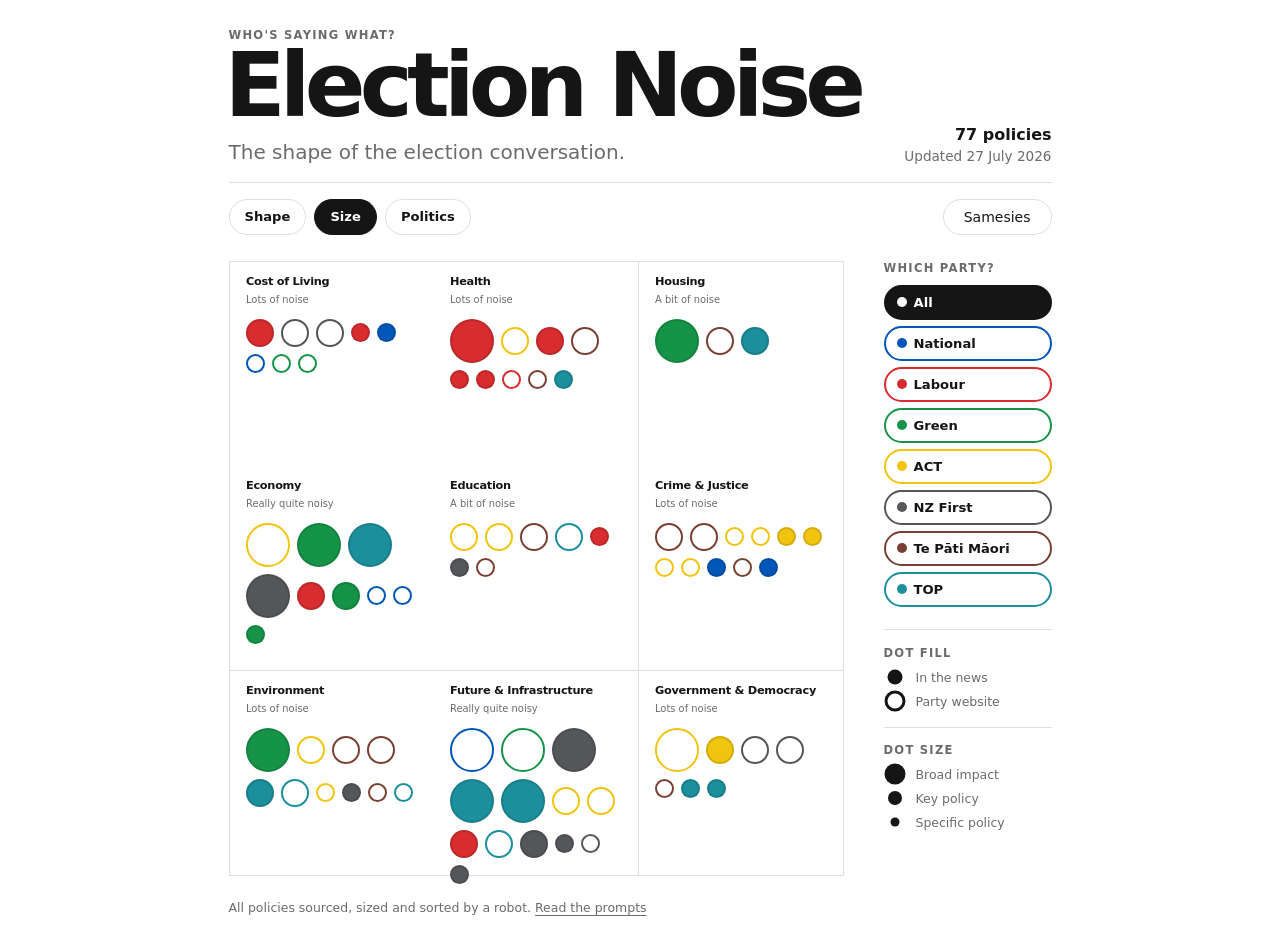
==== index.html @ cb3e07dc "Add files via upload" ====
<!doctype html>
<html lang="en">
<head>
  <meta charset="utf-8">
  <meta name="viewport" content="width=device-width, initial-scale=1">
  <title>Election Noise</title>
  <meta name="description" content="The shape of the election conversation.">
  <link rel="icon" type="image/svg+xml" href="favicon.svg">
  <link rel="apple-touch-icon" href="apple-touch-icon.png">
  <meta name="apple-mobile-web-app-title" content="Election Noise">
  <link rel="stylesheet" href="style.css">
</head>
<body>
  <header class="site-header">
    <div>
      <p class="eyebrow">Who's saying what?</p>
      <h1>Election Noise</h1>
      <p class="dek">The shape of the election conversation.</p>
    </div>

    <div class="update-block" aria-live="polite">
      <strong id="policy-count">0 policies</strong>
      <span id="updated-date">Loading…</span>
    </div>
  </header>

  <nav class="view-toggle" aria-label="View">
    <button class="view-tab" type="button" data-view="shape" aria-pressed="false">Shape</button>
    <button class="view-tab" type="button" data-view="size" aria-pressed="true">Size</button>
    <button class="view-tab" type="button" data-view="politics" aria-pressed="false">Politics</button>
    <button id="samesies-toggle" class="samesies-toggle" type="button" aria-pressed="false">Samesies</button>
  </nav>

  <main>
    <div class="stage">
      <div class="stage-main">
        <section id="conversation-grid" class="conversation-grid view-pane" data-view-pane="size" aria-label="Election conversations"></section>
        <div class="pair-note is-static" data-note-for="size" aria-live="polite" hidden></div>

        <section id="shape-view" class="shape-view view-pane" data-view-pane="shape" hidden aria-label="The shape of the shouting">
          <div class="shape-line shape-line-h"></div>
          <div class="shape-line shape-line-v"></div>
          <div class="shape-axis shape-axis-top">Big picture thinking</div>
          <div class="shape-axis shape-axis-bottom">Back pocket cash</div>
          <div class="shape-axis shape-axis-left">Sooner</div>
          <div class="shape-axis shape-axis-right">Later</div>
          <div id="shape-field" class="shape-field"></div>
          <div class="pair-note" data-note-for="shape" aria-live="polite" hidden></div>
        </section>

        <section id="politics-view" class="politics-view view-pane" data-view-pane="politics" hidden aria-label="Where the policies sit">
          <div class="shape-line shape-line-h"></div>
          <div class="shape-line shape-line-v"></div>
          <div class="shape-axis shape-axis-top">Trying new things</div>
          <div class="shape-axis shape-axis-bottom">Tried and tested</div>
          <div class="shape-axis shape-axis-left">Govt steps in</div>
          <div class="shape-axis shape-axis-right">Govt steps back</div>
          <div id="politics-field" class="politics-field"></div>
          <div class="pair-note" data-note-for="politics" aria-live="polite" hidden></div>
        </section>
      </div>

      <aside class="controls" aria-label="Party filters">
        <div id="party-rail">
          <p class="eyebrow rail-eyebrow">Which party?</p>
          <div id="party-filters" class="party-filters"></div>
        </div>

        <div id="pair-rail" hidden>
          <p class="eyebrow rail-eyebrow">Which topic?</p>
          <div id="pair-filters" class="party-filters"></div>
        </div>

        <div class="legend" id="legend-block">
          <p class="eyebrow rail-eyebrow">Dot fill</p>
          <p class="legend-row"><span class="legend-dot"></span>In the news</p>
          <p class="legend-row"><span class="legend-dot is-unverified"></span>Party website</p>

          <div class="legend-scale">
            <p class="eyebrow rail-eyebrow">Dot size</p>
            <p class="legend-row"><span class="legend-dot is-flagship"></span>Broad impact</p>
            <p class="legend-row"><span class="legend-dot is-significant"></span>Key policy</p>
            <p class="legend-row"><span class="legend-dot is-niche"></span>Specific policy</p>
          </div>
        </div>
      </aside>
    </div>

    <div id="floating-tooltip" class="floating-tooltip" role="tooltip" hidden></div>
  </main>

  <dialog id="policy-dialog" class="policy-dialog">
    <button id="close-policy" class="close-button dialog-close" type="button" aria-label="Close">×</button>
    <button id="flag-policy" class="close-button dialog-flag" type="button" aria-label="Report an issue with this policy" title="Something wrong?" hidden>
      <svg width="16" height="16" viewBox="0 0 24 24" fill="none" stroke="currentColor" stroke-width="2.2" stroke-linecap="round" stroke-linejoin="round" aria-hidden="true"><path d="M4 21V4"/><path d="M4 4h12l-2.5 4L16 12H4"/></svg>
    </button>

    <div id="dialog-list" class="dialog-state">
      <p class="eyebrow">Conversation</p>
      <h2 id="list-title"></h2>
      <p id="list-summary" class="detail-summary"></p>
      <div id="detail-policies" class="policy-list"></div>
    </div>

    <div id="dialog-detail" class="dialog-state" hidden>
      <button id="dialog-back" class="text-button dialog-back" type="button" hidden>Back to the list</button>
      <p id="dialog-party" class="eyebrow"></p>
      <h2 id="dialog-title"></h2>
      <p id="dialog-description" class="detail-summary"></p>
      <dl class="policy-meta">
        <div><dt>Conversation</dt><dd id="dialog-conversation"></dd></div>
        <div><dt>Impact</dt><dd id="dialog-size"></dd></div>
        <div><dt>Source</dt><dd id="dialog-source-type"></dd></div>
      </dl>
      <div class="dialog-actions">
        <a id="dialog-source" class="action-link" href="#" target="_blank" rel="noopener">Read the story</a>
        <a id="dialog-party-link" class="action-link is-quiet" href="#" target="_blank" rel="noopener" hidden>Read the policy</a>
      </div>
    </div>
  </dialog>

  <dialog id="prompts-dialog" class="about-dialog prompts-dialog">
    <button id="close-prompts" class="close-button dialog-close" type="button" aria-label="Close">×</button>
    <p class="eyebrow" id="prompts-top">The prompts</p>
    <h2>How we told the robot to think.</h2>
    <p class="prompts-dek">This project uses AI to source, sort and summarise different policies. Here are the prompts we used to get the robot to do its thing.</p>
    <ul class="prompts-contents">
      <li><a href="#source"><span class="contents-name">Source</span><span class="contents-what">Where the policies come from, and what gets left out</span></a></li>
      <li><a href="#sort"><span class="contents-name">Sort</span><span class="contents-what">How each one is sized, shaped and placed</span></a></li>
      <li><a href="#summarise"><span class="contents-name">Summarise</span><span class="contents-what">How the one-line description gets written</span></a></li>
      <li><a href="#pair"><span class="contents-name">Pair</span><span class="contents-what">Where two parties are solving the same problem</span></a></li>
    </ul>
    <p class="prompts-dek prompts-flag">If you spot something that doesn't look right, just click the flag in the detail window and we'll take another look. Robots can hallucinate, although likely less often than politicians.</p>
    <div id="prompts-body" class="prompt-body">Loading…</div>
  </dialog>

  <footer>
    <span>All policies sourced, sized and sorted by a robot. <button id="prompts-button" class="text-link" type="button">Read the prompts</button></span>
  </footer>

  <script src="script.js"></script>
</body>
</html>
---- style.css ----
:root {
  --ink: #151515;
  --muted: #6b6b6b;
  --line: #dedede;
  --soft: #f5f5f3;
  --white: #ffffff;
  --focus: #151515;
}

/* Party colours are not defined here. They live in PARTY_COLOURS in script.js
   and are applied per element as an inline --party-colour, because each circle
   takes its colour from the policy data. Change them there, not here. */

* {
  box-sizing: border-box;
}

[hidden] {
  display: none !important;
}

html {
  color-scheme: light;
}

body {
  margin: 0;
  background: var(--white);
  color: var(--ink);
  font-family: Inter, ui-sans-serif, system-ui, -apple-system, BlinkMacSystemFont, "Segoe UI", sans-serif;
}

button,
a {
  font: inherit;
}

button {
  color: inherit;
}

.site-header,
.view-toggle,
main,
footer {
  width: min(var(--content, 1180px), calc(100% - 32px));
  margin-inline: auto;
}

.site-header .eyebrow {
  margin-bottom: 13px;
}

.site-header {
  display: flex;
  justify-content: space-between;
  gap: 24px;
  align-items: end;
  padding: 42px 0 26px;
  border-bottom: 1px solid var(--line);
}

.eyebrow {
  margin: 0 0 8px;
  color: var(--muted);
  font-size: 0.72rem;
  font-weight: 800;
  letter-spacing: 0.11em;
  text-transform: uppercase;
}

.site-header .eyebrow {
  margin-bottom: 3px;
}

h1,
h2,
p {
  margin-top: 0;
}

h1 {
  margin-bottom: 14px;
  margin-left: -0.045em;
  font-size: clamp(2.6rem, 7vw, 5.8rem);
  line-height: 0.9;
  letter-spacing: -0.065em;
}

.dek {
  margin-bottom: 0;
  color: var(--muted);
  font-size: clamp(1rem, 2vw, 1.25rem);
}

.update-block {
  display: grid;
  gap: 4px;
  min-width: 150px;
  text-align: right;
}

.update-block span {
  color: var(--muted);
  font-size: 0.85rem;
}

.stage {
  display: flex;
  align-items: flex-start;
  justify-content: flex-start;
  gap: var(--rail-gap, 40px);
  padding-top: 4px;
}

/* The hero square. Sized once from the viewport, shared by both views, so
   switching between them changes the contents and never the footprint. */
.stage-main {
  flex: 0 0 auto;
  width: var(--hero, 100%);
  min-width: 0;
}

.controls {
  width: 168px;
  flex: 0 0 auto;
}

.rail-eyebrow {
  margin: 0 0 10px;
}

.party-filters {
  display: flex;
  flex-direction: column;
  align-items: stretch;
  gap: 6px;
}

.legend {
  margin-top: 22px;
  padding-top: 16px;
  border-top: 1px solid var(--line);
}

.legend-scale {
  margin-top: 18px;
  padding-top: 15px;
  border-top: 1px solid var(--line);
}

.legend-row {
  display: flex;
  align-items: center;
  gap: 10px;
  margin: 0 0 9px;
  color: var(--muted);
  font-size: 0.78rem;
}

.legend-dot {
  flex: 0 0 auto;
  width: 22px;
  height: 15px;
  border-radius: 0;
  background: none;
  position: relative;
}

.legend-dot::before {
  content: "";
  position: absolute;
  top: 50%;
  left: 50%;
  width: 15px;
  height: 15px;
  border-radius: 50%;
  background: var(--ink);
  transform: translate(-50%, -50%);
}

.legend-dot.is-unverified::before {
  background: var(--white);
  border: 3px solid var(--ink);
}

.legend-dot.is-flagship::before { width: 21px; height: 21px; }
.legend-dot.is-significant::before { width: 14px; height: 14px; }
.legend-dot.is-niche::before { width: 9px; height: 9px; }

.legend + .text-button {
  margin-top: 20px;
}

.filter-button,
.text-button,
.close-button {
  border: 0;
  background: transparent;
  cursor: pointer;
}

.filter-button {
  display: inline-flex;
  align-items: center;
  gap: 7px;
  padding: 8px 11px;
  border: 2px solid var(--party-colour, var(--line));
  border-radius: 999px;
  background: var(--white);
  color: var(--ink);
  font-size: 0.82rem;
  font-weight: 700;
  transition: border-color 160ms ease, background 160ms ease, color 160ms ease, opacity 160ms ease;
}

.filter-button:not([aria-pressed="true"]):hover,
.filter-button:not([aria-pressed="true"]):focus-visible {
  background: var(--soft);
}

.filter-button[aria-pressed="true"] {
  background: var(--party-colour, var(--ink));
  border-color: var(--party-colour, var(--ink));
  color: var(--white);
}

.filter-button[data-party="All"][aria-pressed="true"] {
  background: var(--ink);
  border-color: var(--ink);
}

.filter-button[aria-pressed="true"] .party-dot {
  background: var(--white);
}

.party-dot {
  width: 10px;
  height: 10px;
  border-radius: 50%;
  background: var(--party-colour, var(--ink));
}

.text-button {
  flex: 0 0 auto;
  padding: 8px 0;
  color: var(--muted);
  text-decoration: underline;
  text-underline-offset: 3px;
}

.view-toggle {
  display: flex;
  gap: 8px;
  padding: 16px 0 0;
  margin-bottom: 22px;
}

.view-tab {
  border: 1px solid var(--line);
  border-radius: 999px;
  padding: 8px 15px;
  background: var(--white);
  font-size: 0.82rem;
  font-weight: 700;
  cursor: pointer;
  transition: border-color 160ms ease, background 160ms ease;
}

.view-tab:hover,
.view-tab:focus-visible {
  border-color: var(--ink);
  background: var(--soft);
}

.view-tab[aria-pressed="true"] {
  border-color: var(--ink);
  background: var(--ink);
  color: var(--white);
}

.conversation-grid {
  display: grid;
  grid-template-columns: repeat(3, minmax(0, 1fr));
  border-top: 1px solid var(--line);
  border-left: 1px solid var(--line);
}

.view-pane {
  transition: opacity 220ms ease, transform 220ms ease;
  opacity: 1;
  transform: scale(1);
}

.view-pane.is-transitioning {
  opacity: 0;
  transform: scale(0.985);
}

.politics-view {
  position: relative;
  height: var(--hero, 620px);
  margin-top: 0;
  padding: 44px;
  border: 1px solid var(--line);
  border-radius: 14px;
  overflow: hidden;
}

.politics-field {
  position: relative;
  width: 100%;
  height: 100%;
}

.shape-view {
  position: relative;
  height: var(--hero, 620px);
  margin-top: 0;
  padding: 44px;
  border: 1px solid var(--line);
  border-radius: 14px;
  overflow: hidden;
}

.shape-field {
  position: relative;
  width: 100%;
  height: 100%;
}

.shape-line {
  position: absolute;
  background: var(--line);
}

.shape-line-h {
  left: 0;
  right: 0;
  top: 50%;
  height: 1px;
}

.shape-line-v {
  top: 0;
  bottom: 0;
  left: 50%;
  width: 1px;
}

.shape-axis {
  position: absolute;
  color: var(--ink);
  font-size: clamp(0.92rem, 1.5vw, 1.08rem);
  font-weight: 700;
  letter-spacing: -0.025em;
  line-height: 1.05;
  pointer-events: none;
  z-index: 1;
}

.shape-axis-top {
  top: 10px;
  left: 50%;
  transform: translateX(-50%);
}

.shape-axis-bottom {
  bottom: 10px;
  left: 50%;
  transform: translateX(-50%);
}

.shape-axis-left {
  top: 50%;
  left: 6px;
  transform: translateY(-50%);
  background: var(--white);
  padding: 2px 10px;
}

.shape-axis-right {
  top: 50%;
  right: 6px;
  transform: translateY(-50%);
  background: var(--white);
  padding: 2px 10px;
}

.politics-view .policy-circle,
.shape-view .policy-circle {
  position: absolute;
  margin: 0;
  opacity: 0;
  transform: translate(-50%, -50%) scale(0.4);
  transition:
    left 640ms cubic-bezier(.34, 1.56, .64, 1),
    top 640ms cubic-bezier(.34, 1.56, .64, 1),
    opacity 240ms ease,
    transform 640ms cubic-bezier(.34, 1.56, .64, 1);
  transition-delay: var(--enter-delay, 0ms);
}

.politics-field.is-ready .policy-circle,
.shape-field.is-ready .policy-circle {
  opacity: 1;
  transform: translate(-50%, -50%) scale(1);
}

.politics-field.is-ready .policy-circle:hover,
.politics-field.is-ready .policy-circle:focus-visible,
.shape-field.is-ready .policy-circle:hover,
.shape-field.is-ready .policy-circle:focus-visible {
  transform: translate(-50%, -50%) scale(1.14);
}

.politics-field.is-ready .policy-circle.is-muted,
.shape-field.is-ready .policy-circle.is-muted {
  opacity: 0.1;
}

.shape-callout {
  position: absolute;
  width: 56px;
  height: 56px;
  border: none;
  border-radius: 50%;
  background: transparent;
  opacity: 0;
  cursor: default;
  transform: translate(-50%, -50%);
}

.conversation-card {
  position: relative;
  min-width: 0;
  padding: 20px;
  border-right: 1px solid var(--line);
  border-bottom: 1px solid var(--line);
  background: var(--white);
  overflow: hidden;
}

.card-overlay {
  display: none;
  position: absolute;
  inset: 0;
  z-index: 4;
  border: 0;
  padding: 0;
  background: transparent;
  cursor: pointer;
}

.card-overlay:focus-visible {
  outline: 3px solid var(--ink);
  outline-offset: -3px;
}

/* A conversation with nothing left under the current filter */
.conversation-card.is-quiet .conversation-button h2 {
  opacity: 0.4;
}


.conversation-button {
  width: 100%;
  border: 0;
  padding: 0;
  background: transparent;
  text-align: left;
  cursor: pointer;
}

.conversation-button h2 {
  margin-bottom: 6px;
  font-size: clamp(1rem, 2vw, 1.35rem);
  line-height: 1.05;
  letter-spacing: -0.025em;
}

.conversation-stats {
  margin-bottom: 0;
  color: var(--muted);
  font-size: 0.76rem;
}

.policy-field {
  display: flex;
  flex-wrap: wrap;
  align-content: flex-start;
  align-items: center;
  gap: 8px;
  padding-top: 22px;
}

.policy-circle {
  position: relative;
  flex: 0 0 auto;
  width: var(--circle-size);
  height: var(--circle-size);
  padding: 0;
  border: 2px solid rgba(0, 0, 0, 0.12);
  border-radius: 50%;
  background: var(--party-colour);
  cursor: pointer;
  opacity: 1;
  transform: scale(1);
  transition: opacity 180ms ease, transform 180ms ease, filter 180ms ease;
}

.policy-circle:hover,
.policy-circle:focus-visible {
  z-index: 3;
  transform: scale(1.12);
  outline: 3px solid rgba(0, 0, 0, 0.15);
  outline-offset: 2px;
}

.policy-circle.is-muted {
  opacity: 0.1;
  filter: grayscale(0.55);
}

.policy-circle.is-selected {
  transform: scale(1.08);
}

.policy-circle.is-unverified {
  background: var(--white);
  border: var(--circle-ring, 4px) solid var(--party-colour);
}

.policy-circle::after {
  content: attr(data-tooltip);
  position: absolute;
  left: 50%;
  bottom: calc(100% + 10px);
  width: max-content;
  max-width: 220px;
  padding: 8px 10px;
  border-radius: 7px;
  background: var(--ink);
  color: var(--white);
  font-size: 0.75rem;
  font-weight: 700;
  line-height: 1.25;
  text-align: left;
  opacity: 0;
  pointer-events: none;
  transform: translate(-50%, 4px);
  transition: opacity 120ms ease, transform 120ms ease;
}

.policy-circle:hover::after,
.policy-circle:focus-visible::after {
  opacity: 1;
  transform: translate(-50%, 0);
}

.empty-state {
  margin: 28px 0 0;
  color: var(--muted);
  font-size: 0.84rem;
}

.detail-panel {
  margin-top: 28px;
  padding: 26px;
  border: 1px solid var(--line);
  background: var(--soft);
}

.detail-heading {
  display: flex;
  justify-content: space-between;
  gap: 24px;
}

.detail-heading h2 {
  margin-bottom: 8px;
  font-size: clamp(1.8rem, 4vw, 3.2rem);
  letter-spacing: -0.045em;
}

.detail-summary {
  color: var(--muted);
}

.close-button {
  width: 38px;
  height: 38px;
  border-radius: 50%;
  font-size: 1.8rem;
  line-height: 1;
}

.close-button:hover,
.close-button:focus-visible {
  background: rgba(0, 0, 0, 0.07);
}

.policy-list {
  display: grid;
  gap: 1px;
  margin-top: 22px;
  background: var(--line);
  border: 1px solid var(--line);
}

.policy-row {
  border: 0;
  font: inherit;
  color: inherit;
  cursor: pointer;
  text-align: left;
  display: grid;
  grid-template-columns: 28px minmax(0, 1fr) auto;
  gap: 12px;
  align-items: center;
  padding: 13px 14px;
  background: var(--white);
  transition: background 140ms ease;
}

.policy-row:hover,
.policy-row:focus-visible {
  background: var(--soft);
}

.policy-row-dot {
  width: var(--dot-size, 12px);
  height: var(--dot-size, 12px);
  border-radius: 50%;
  background: var(--party-colour);
  justify-self: center;
}

.policy-row-dot.is-unverified {
  background: var(--white);
  border: 3px solid var(--party-colour);
}

.policy-row strong {
  display: block;
}

.policy-row small {
  color: var(--muted);
}

.impact-badge {
  color: var(--muted);
  font-size: 0.72rem;
  font-weight: 600;
  letter-spacing: 0.08em;
  text-transform: uppercase;
}

dialog {
  width: min(520px, calc(100% - 28px));
  padding: 26px;
  border: 1px solid var(--line);
  border-radius: 12px;
  color: var(--ink);
  background: var(--white);
}

dialog::backdrop {
  background: rgba(0, 0, 0, 0.48);
}

/* The prompt is long, so this one gets more width and scrolls inside itself. */
.prompts-dialog {
  width: min(760px, calc(100% - 28px));
  max-height: min(84vh, 900px);
  overflow-y: auto;
}

/* The close button sits in a dialog that scrolls inside itself, so with three
   documents behind it, absolute positioning would scroll it out of reach. */
.prompts-dialog .dialog-close {
  position: sticky;
  float: right;
  top: 0;
  margin-top: -14px;
  margin-right: -14px;
}

.prompts-dek {
  margin: 14px 0 0;
  font-size: 0.86rem;
  line-height: 1.55;
}

.prompts-flag {
  color: var(--muted);
}

/* Three links, not numbered: the stages fan out from Source rather than
   running in sequence, so 01/02/03 would assert something untrue. */
.prompts-contents {
  margin: 20px 0 4px;
  padding: 0;
  list-style: none;
  border-top: 1px solid var(--line);
}

.prompts-contents li {
  border-bottom: 1px solid var(--line);
}

.prompts-contents a {
  display: flex;
  gap: 12px;
  align-items: baseline;
  padding: 10px 0;
  color: inherit;
  text-decoration: none;
}

.contents-name {
  flex: 0 0 auto;
  font-weight: 700;
  font-size: 0.9rem;
  letter-spacing: -0.01em;
  text-decoration: underline;
  text-underline-offset: 3px;
}

.prompts-contents a:hover .contents-name {
  text-decoration-thickness: 2px;
}

.contents-what {
  color: var(--muted);
  font-size: 0.8rem;
  line-height: 1.4;
}

.prompt-doc + .prompt-doc {
  margin-top: 32px;
  padding-top: 8px;
  border-top: 1px solid var(--line);
}

/* Anchors land under the sticky close button rather than beneath it. */
.prompt-body h2,
.prompt-body h3,
.prompt-body h4 {
  scroll-margin-top: 12px;
}

.prompt-body h2:focus-visible,
.prompt-body h3:focus-visible,
.prompt-body h4:focus-visible {
  outline: 2px solid var(--ink);
  outline-offset: 4px;
}

.back-to-top {
  margin-top: 22px;
  font-size: 0.78rem;
}

.back-to-top a {
  color: var(--muted);
}

@media (max-width: 520px) {
  .prompts-contents a {
    flex-direction: column;
    gap: 2px;
  }
}

.prompt-body {
  margin-top: 18px;
  font-size: 0.86rem;
  line-height: 1.55;
}

.prompt-body h2,
.prompt-body h3,
.prompt-body h4,
.prompt-body h5 {
  margin: 22px 0 8px;
  font-size: 0.95rem;
  letter-spacing: -0.01em;
}

.prompt-body h2 {
  font-size: 1.1rem;
}

.prompt-body p {
  margin: 0 0 10px;
}

.prompt-body ul {
  margin: 0 0 12px;
  padding-left: 18px;
}

.prompt-body li {
  margin-bottom: 5px;
}

.prompt-body hr {
  margin: 20px 0;
  border: 0;
  border-top: 1px solid var(--line);
}

.prompt-body code {
  padding: 1px 4px;
  border-radius: 3px;
  background: var(--soft);
  font-size: 0.86em;
}

.prompt-body pre {
  margin: 0 0 14px;
  padding: 12px 14px;
  overflow-x: auto;
  border-radius: 8px;
  background: var(--soft);
}

.prompt-body pre code {
  padding: 0;
  background: none;
}

.dialog-close {
  position: absolute;
  top: 12px;
  right: 12px;
}

.policy-dialog h2,
.about-dialog h2 {
  margin-right: 32px;
  font-size: clamp(1.5rem, 4vw, 2.4rem);
  letter-spacing: -0.035em;
}

.dialog-state[hidden] {
  display: none;
}

.dialog-back {
  display: inline-block;
  margin-bottom: 14px;
  padding: 0;
  color: var(--muted);
  font-size: 0.78rem;
  font-weight: 700;
}

.dialog-back::before {
  content: "\2190\00a0";
}

.dialog-back:hover,
.dialog-back:focus-visible {
  color: var(--ink);
}

.policy-meta {
  display: grid;
  gap: 1px;
  margin: 24px 0;
  background: var(--line);
  border: 1px solid var(--line);
}

.policy-meta div {
  display: grid;
  grid-template-columns: 130px 1fr;
  gap: 12px;
  padding: 11px 12px;
  background: var(--white);
}

.policy-meta dt {
  color: var(--muted);
}

.policy-meta dd {
  margin: 0;
  font-weight: 700;
}

.dialog-flag {
  position: absolute;
  top: 12px;
  right: 58px;
  display: flex;
  align-items: center;
  justify-content: center;
  color: var(--muted);
}

.dialog-flag:hover,
.dialog-flag:focus-visible {
  color: var(--ink);
}

.dialog-actions {
  display: flex;
  gap: 10px;
  margin-top: 22px;
}

.action-link {
  flex: 1;
  padding: 12px 16px;
  border: 1.5px solid var(--ink);
  border-radius: 999px;
  color: var(--ink);
  font-weight: 800;
  font-size: 0.92rem;
  text-align: center;
  text-decoration: none;
}

.action-link:hover,
.action-link:focus-visible {
  background: var(--ink);
  color: var(--white);
}

.action-link.is-quiet {
  border-color: var(--line);
  color: var(--muted);
  font-weight: 700;
}

.action-link.is-quiet:hover,
.action-link.is-quiet:focus-visible {
  border-color: var(--ink);
  background: var(--white);
  color: var(--ink);
}

@media (max-width: 480px) {
  .dialog-actions {
    flex-direction: column;
  }
}

.source-link {
  display: inline-block;
  color: var(--ink);
  font-weight: 800;
  text-underline-offset: 4px;
}

.method-note {
  color: var(--muted);
  font-size: 0.88rem;
}

footer {
  display: flex;
  justify-content: flex-start;
  padding: 24px 0 36px;
  color: var(--muted);
  font-size: 0.78rem;
}

.text-link {
  padding: 0;
  border: 0;
  background: none;
  color: var(--muted);
  font: inherit;
  text-decoration: underline;
  text-underline-offset: 3px;
  cursor: pointer;
}

.text-link:hover,
.text-link:focus-visible {
  color: var(--ink);
}

@media (max-width: 720px) {
  .site-header {
    align-items: start;
    padding-top: 28px;
  }

  .update-block {
    min-width: auto;
  }

  .text-button {
    font-size: 0.78rem;
  }

  .conversation-card {
    padding: 12px;
  }

  .policy-field {
    padding-top: 14px;
  }

  .policy-circle::after {
    display: none;
  }
}

@media (max-width: 480px) {
  .site-header,
  main,
  footer {
    width: min(100% - 18px, 1180px);
  }

  .site-header {
    gap: 10px;
  }

  .update-block {
    font-size: 0.74rem;
  }

  .update-block span {
    font-size: 0.7rem;
  }

  .filter-button {
    padding: 6px 8px;
    font-size: 0.72rem;
  }

  .conversation-card {
    padding: 9px;
  }

  .conversation-button h2 {
    font-size: 0.82rem;
  }

  .conversation-stats {
    font-size: 0.64rem;
  }

  .policy-field {
    padding-top: 10px;
  }

  .policy-circle {
    border-width: 1px;
  }

  .policy-row {
    grid-template-columns: 10px minmax(0, 1fr);
  }

  .impact-badge {
    grid-column: 2;
  }
}

/* V1.1 layout and interaction refinements */
.source-note {
  margin: 9px 0 0;
  color: var(--muted);
  font-size: 0.78rem;
}

.site-header {
  padding-top: 28px;
  padding-bottom: 18px;
}

.conversation-card {
  container-type: inline-size;
  display: flex;
  flex-direction: column;
  aspect-ratio: 1 / 1;
  padding: 14px 16px;
  overflow: visible;
}

.conversation-button h2 {
  font-size: clamp(0.7rem, 6.6cqi, 1.08rem);
}

.conversation-stats {
  font-size: clamp(0.62rem, 3.9cqi, 0.76rem);
}

.policy-field {
  flex: 1;
  min-height: 0;
  gap: var(--circle-gap, 7px);
  padding-top: 14px;
}


.policy-circle {
  opacity: 0;
  transform: translateY(7px) scale(0.82);
  transition:
    opacity 220ms ease,
    transform 280ms cubic-bezier(.2,.8,.2,1),
    filter 180ms ease;
  transition-delay: var(--enter-delay, 0ms);
}

.party-centroid {
  position: absolute;
  width: 68px;
  height: 68px;
  margin: 0;
  border: 3px dashed var(--marker-colour, var(--ink));
  border-radius: 50%;
  background: transparent;
  transform: translate(-50%, -50%);
  pointer-events: none;
  opacity: 0;
  transition: opacity 200ms ease, left 500ms ease, top 500ms ease;
}

.party-centroid.is-ready {
  opacity: 0.85;
}

.party-centroid::after {
  content: "";
  position: absolute;
  left: 50%;
  top: 50%;
  width: 6px;
  height: 6px;
  border-radius: 50%;
  background: var(--marker-colour, var(--ink));
  transform: translate(-50%, -50%);
}

.party-centroid-label {
  position: absolute;
  margin-top: 40px;
  transform: translate(-50%, 0);
  white-space: nowrap;
  padding: 3px 9px;
  border: 1px solid var(--line);
  border-radius: 999px;
  background: var(--white);
  color: var(--ink);
  font-size: 0.78rem;
  font-weight: 700;
  pointer-events: none;
  opacity: 0;
  transition: opacity 200ms ease, left 500ms ease, top 500ms ease;
}

.party-centroid-label.is-ready {
  opacity: 1;
}

.conversation-grid.is-ready .policy-circle {
  opacity: 1;
  transform: translateY(0) scale(1);
}

.conversation-grid.is-ready .policy-circle:hover,
.conversation-grid.is-ready .policy-circle:focus-visible {
  transform: translateY(-1px) scale(1.1);
}

.conversation-grid.is-ready .policy-circle.is-selected {
  transform: translateY(0) scale(1.06);
}

.conversation-grid.is-ready .policy-circle.is-muted {
  opacity: 0.1;
}

.policy-circle::after {
  content: none;
}

.floating-tooltip {
  position: fixed;
  z-index: 9999;
  top: 0;
  left: 0;
  width: max-content;
  max-width: min(250px, calc(100vw - 20px));
  padding: 8px 11px;
  border-radius: 7px;
  background: #4a4f57;
  color: #fff;
  box-shadow: 0 8px 24px rgba(0, 0, 0, 0.18);
  font-size: 0.76rem;
  font-weight: 700;
  line-height: 1.3;
  pointer-events: none;
}

@media (prefers-reduced-motion: reduce) {
  .policy-circle {
    opacity: 1;
    transform: none;
    transition: opacity 120ms ease;
  }

  .conversation-grid.is-ready .policy-circle:hover,
  .conversation-grid.is-ready .policy-circle:focus-visible,
  .conversation-grid.is-ready .policy-circle.is-selected {
    transform: none;
  }
}

@media (max-width: 720px) {
  .site-header {
    padding-top: 22px;
    padding-bottom: 14px;
  }

  .conversation-card {
    padding: 10px;
  }

  .policy-field {
    padding-top: 10px;
  }

}

/* Square first, nav below. The hero stays the hero. */
@media (max-width: 720px) {
  .stage {
    display: flex;
    flex-direction: column;
    gap: 0;
    padding-top: 0;
  }

  .stage-main {
    order: 1;
    width: 100%;
  }

  .controls {
    order: 2;
    width: auto;
    margin-top: 14px;
    padding-top: 14px;
    border-top: 1px solid var(--line);
  }

  .rail-eyebrow {
    display: none;
  }

  .party-filters {
    flex-direction: row;
    flex-wrap: wrap;
    align-items: center;
    gap: 6px;
  }

  .filter-button {
    flex: 0 0 auto;
    white-space: nowrap;
  }

  .legend {
    display: flex;
    flex-wrap: wrap;
    align-items: center;
    gap: 4px 18px;
    margin-top: 12px;
    padding-top: 12px;
  }

  .legend-row {
    margin: 0;
    font-size: 0.7rem;
  }

  .legend-dot {
    width: 14px;
    height: 11px;
  }

  .legend-dot::before {
    width: 11px;
    height: 11px;
  }

  .legend-dot.is-unverified::before {
    border-width: 2px;
  }

  .legend-scale {
    display: none;
  }

  .legend + .text-button {
    margin-top: 12px;
  }

  .politics-view,
  .shape-view {
    padding: 26px;
  }

  .card-overlay {
    display: block;
  }

  .conversation-button {
    pointer-events: none;
  }
}

/* ---------------------------------------------------------------------------
   Samesies
   ---------------------------------------------------------------------------
   A mode, not a view. It runs on top of whichever view is showing: the party
   rail is swapped for a rail of topics, everything outside the selected pair
   goes grey, and on the two fields the members are ringed where they already
   sit. The circles never move — the relaxation has already decided where they
   go, and moving them to make a point would be the picture arguing rather
   than reporting.
   --------------------------------------------------------------------------- */

/* The toggle sits in the view row because it acts on views. Pushed right so
   the three views stay a set of three and the mode doesn't read as a fourth. */
.samesies-toggle {
  margin-left: auto;
  padding: 9px 20px;
  background: none;
  border: 1px solid var(--line);
  border-radius: 999px;
  font-size: 14px;
  font-weight: 500;
  cursor: pointer;
  transition: background 160ms ease, border-color 160ms ease, color 160ms ease;
}

.samesies-toggle:hover {
  border-color: var(--ink);
}

.samesies-toggle[aria-pressed="true"] {
  background: var(--ink);
  border-color: var(--ink);
  color: var(--white);
}

.pair-button {
  display: block;
  width: 100%;
  padding: 7px 12px;
  background: none;
  border: 1px solid var(--line);
  border-radius: 999px;
  font-size: 13px;
  text-align: left;
  cursor: pointer;
  transition: background 160ms ease, border-color 160ms ease, color 160ms ease;
}

.pair-button:hover {
  border-color: var(--ink);
}

.pair-button[aria-pressed="true"] {
  background: var(--ink);
  border-color: var(--ink);
  color: var(--white);
}

/* Grey rather than faded. Dropping the opacity keeps the party read alive,
   and the whole point of the mode is that party is not the story — so the
   colour is taken away instead, and the only colour on screen belongs to the
   pair. Overriding --party-colour rather than opacity also keeps the hollow
   party-website circles visible; at 14% opacity a ring on white vanishes.
   The selectors match the specificity of the .is-ready field rules they have
   to beat. */
.politics-field.is-ready .policy-circle.is-greyed,
.shape-field.is-ready .policy-circle.is-greyed,
.policy-field .policy-circle.is-greyed,
.policy-circle.is-greyed {
  --party-colour: #dcdcda;
  pointer-events: none;
}

.conversation-card.is-greyed h2,
.conversation-card.is-greyed .conversation-stats {
  color: #b6b6b2;
}

.conversation-card.has-pair {
  border-color: var(--ink);
}

.pair-ring,
.pair-link {
  position: absolute;
  pointer-events: none;
  opacity: 0;
  transition: opacity 260ms ease;
}

.pair-ring {
  border: 1.5px dashed var(--ink);
  border-radius: 50%;
  transform: translate(-50%, -50%);
}

.is-ready .pair-ring {
  opacity: 0.5;
}

/* Drawn between ring groups when a topic splits. One hairline — the distance
   is the point, so the line only has to make the eye travel it. */
.pair-link {
  height: 1px;
  background: var(--ink);
  transform-origin: 0 50%;
}

.is-ready .pair-link {
  opacity: 0.28;
}

/* A card, not a caption. It sits over the picture, so it needs a floor of its
   own or a circle underneath makes it unreadable. Position is chosen at draw
   time from whichever corner the pair leaves emptiest. */
.pair-note {
  position: absolute;
  width: 292px;
  max-width: calc(100% - 88px);
  padding: 14px 16px 15px;
  background: var(--white);
  border: 1px solid var(--line);
  border-radius: 12px;
  z-index: 4;
  pointer-events: none;
}

.pair-note h2 {
  margin: 0 0 6px;
  font-size: 15px;
  font-weight: 600;
  letter-spacing: -0.01em;
}

.pair-note p {
  margin: 0;
  font-size: 13px;
  line-height: 1.45;
  color: var(--muted);
}

/* Size has no field to sit over, so the note runs under the grid as ordinary
   text with no card around it. */
.pair-note.is-static {
  position: static;
  width: auto;
  max-width: 520px;
  margin-top: 18px;
  padding: 0;
  background: none;
  border: 0;
}

@media (max-width: 900px) {
  .pair-note {
    left: 14px;
    right: 14px;
    bottom: 14px;
    top: auto;
    width: auto;
    max-width: none;
    padding: 12px 14px 13px;
  }

  .pair-note.is-static {
    position: static;
    padding: 0;
    background: none;
    border: 0;
  }

  .samesies-toggle {
    margin-left: 0;
  }

  .pair-button {
    width: auto;
  }
}
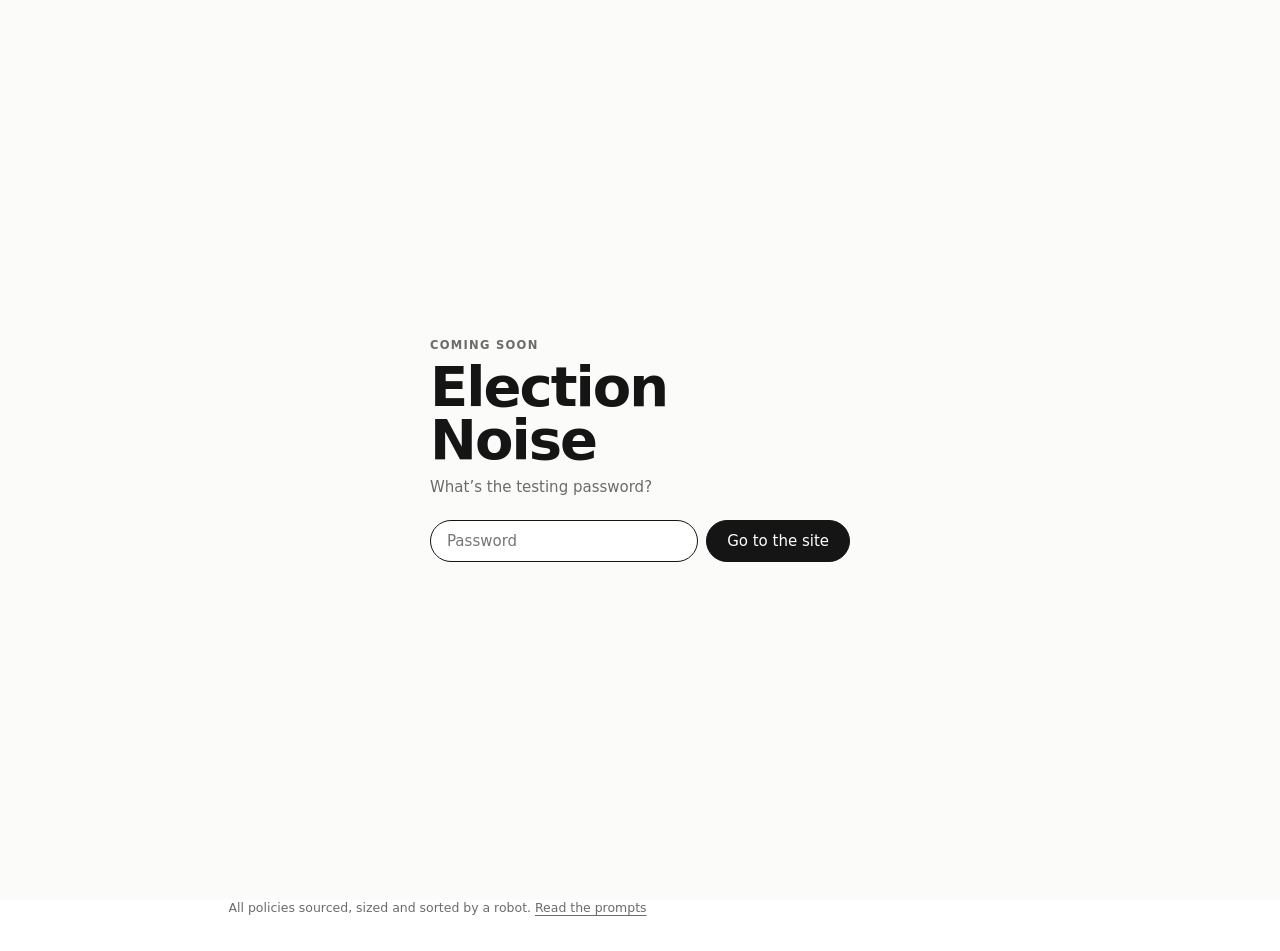
==== commit 53269a44: "Add files via upload" ====
--- a/index.html
+++ b/index.html
@@ -11,6 +11,24 @@
   <link rel="stylesheet" href="style.css">
 </head>
 <body>
+  <!-- Preview gate. A courtesy lock, not security: this is a static site, so
+       the code sits in script.js and the data files can be fetched directly.
+       It exists so the site can be shown to a few people before launch without
+       being open to anyone who guesses the URL. -->
+  <div id="gate" class="gate" hidden>
+    <div class="gate-card">
+      <p class="eyebrow">Coming soon</p>
+      <h1 class="gate-title">Election Noise</h1>
+      <p class="gate-copy">What’s the testing password?</p>
+      <form id="gate-form" class="gate-form" autocomplete="off">
+        <label class="visually-hidden" for="gate-input">Testing password</label>
+        <input id="gate-input" class="gate-input" type="password" inputmode="text" placeholder="Password" autocomplete="off" spellcheck="false">
+        <button class="gate-button" type="submit">Go to the site</button>
+      </form>
+      <p id="gate-error" class="gate-error" role="alert" hidden>That’s not the password.</p>
+    </div>
+  </div>
+
   <header class="site-header">
     <div>
       <p class="eyebrow">Who's saying what?</p>
--- a/style.css
+++ b/style.css
@@ -119,6 +119,10 @@
   flex: 0 0 auto;
   width: var(--hero, 100%);
   min-width: 0;
+  /* Positioning context for the Samesies note on the Size view. The two field
+     views have their own; the grid does not, and without this the note falls
+     back to the page and lands beside the rail. */
+  position: relative;
 }
 
 .controls {
@@ -1351,6 +1355,25 @@
   border-color: var(--ink);
 }
 
+/* The browser's own focus ring is blue, which is the one colour on this site
+   that means a party. Swapped for the site's own indicator — the same
+   border-and-fill treatment the view tabs already use — rather than removed,
+   so keyboard focus is still obvious. */
+.samesies-toggle:focus {
+  outline: none;
+}
+
+.samesies-toggle:focus-visible {
+  border-color: var(--focus);
+  background: var(--soft);
+  box-shadow: 0 0 0 2px var(--white), 0 0 0 4px var(--focus);
+}
+
+.samesies-toggle[aria-pressed="true"]:focus-visible {
+  background: var(--ink);
+  color: var(--white);
+}
+
 .samesies-toggle[aria-pressed="true"] {
   background: var(--ink);
   border-color: var(--ink);
@@ -1374,25 +1397,47 @@
   border-color: var(--ink);
 }
 
+.pair-button:focus {
+  outline: none;
+}
+
+.pair-button:focus-visible {
+  border-color: var(--focus);
+  background: var(--soft);
+  box-shadow: 0 0 0 2px var(--white), 0 0 0 4px var(--focus);
+}
+
+.pair-button[aria-pressed="true"]:focus-visible {
+  background: var(--ink);
+  color: var(--white);
+}
+
 .pair-button[aria-pressed="true"] {
   background: var(--ink);
   border-color: var(--ink);
   color: var(--white);
 }
 
-/* Grey rather than faded. Dropping the opacity keeps the party read alive,
-   and the whole point of the mode is that party is not the story — so the
-   colour is taken away instead, and the only colour on screen belongs to the
-   pair. Overriding --party-colour rather than opacity also keeps the hollow
-   party-website circles visible; at 14% opacity a ring on white vanishes.
-   The selectors match the specificity of the .is-ready field rules they have
-   to beat. */
-.politics-field.is-ready .policy-circle.is-greyed,
-.shape-field.is-ready .policy-circle.is-greyed,
-.policy-field .policy-circle.is-greyed,
+/* Grey rather than faded. Dropping the opacity keeps the party read alive, and
+   the whole point of the mode is that party is not the story — so the colour is
+   taken away instead, and the only colour on screen belongs to the pair. Going
+   grey rather than transparent also keeps the hollow party-website circles
+   visible; at 10% opacity a ring on white disappears entirely.
+
+   This has to paint background and border directly. The circles carry
+   --party-colour as an inline style set at render, and an inline custom
+   property beats any stylesheet rule no matter how specific — so redefining
+   the variable here does nothing at all. !important is the honest way to win
+   against an inline declaration. */
 .policy-circle.is-greyed {
-  --party-colour: #dcdcda;
+  background: #dcdcda !important;
+  border-color: #dcdcda !important;
   pointer-events: none;
+}
+
+.policy-circle.is-unverified.is-greyed {
+  background: var(--white) !important;
+  border-color: #d2d2cf !important;
 }
 
 .conversation-card.is-greyed h2,
@@ -1413,25 +1458,25 @@
 }
 
 .pair-ring {
-  border: 1.5px dashed var(--ink);
+  border: 3px dashed var(--ink);
   border-radius: 50%;
   transform: translate(-50%, -50%);
 }
 
 .is-ready .pair-ring {
-  opacity: 0.5;
+  opacity: 0.85;
 }
 
 /* Drawn between ring groups when a topic splits. One hairline — the distance
    is the point, so the line only has to make the eye travel it. */
 .pair-link {
-  height: 1px;
+  height: 2px;
   background: var(--ink);
   transform-origin: 0 50%;
 }
 
 .is-ready .pair-link {
-  opacity: 0.28;
+  opacity: 0.4;
 }
 
 /* A card, not a caption. It sits over the picture, so it needs a floor of its
@@ -1463,16 +1508,14 @@
   color: var(--muted);
 }
 
-/* Size has no field to sit over, so the note runs under the grid as ordinary
-   text with no card around it. */
+/* Size has no field, so the note is pinned to the bottom-right of the grid
+   itself rather than flowing under it. Below the grid it sat off the bottom of
+   the view, which on a page that has just gone grey means the one thing still
+   speaking is the one thing you cannot see. The cards it covers are greyed
+   already. */
 .pair-note.is-static {
-  position: static;
-  width: auto;
-  max-width: 520px;
-  margin-top: 18px;
-  padding: 0;
-  background: none;
-  border: 0;
+  right: 12px;
+  bottom: 12px;
 }
 
 @media (max-width: 900px) {
@@ -1487,10 +1530,8 @@
   }
 
   .pair-note.is-static {
-    position: static;
-    padding: 0;
-    background: none;
-    border: 0;
+    right: 14px;
+    bottom: 14px;
   }
 
   .samesies-toggle {
@@ -1501,3 +1542,103 @@
     width: auto;
   }
 }
+
+/* ---------------------------------------------------------------------------
+   Preview gate
+   ---------------------------------------------------------------------------
+   A courtesy lock so the site can be shown to a few people before launch. Not
+   security — this is a static site, the code is in script.js, and the data
+   files answer a direct fetch whatever the homepage is doing. Set GATE_CODE to
+   an empty string to open the site to everyone.
+   --------------------------------------------------------------------------- */
+
+.gate {
+  position: fixed;
+  inset: 0;
+  z-index: 999;
+  display: flex;
+  align-items: center;
+  justify-content: center;
+  padding: 24px;
+  background: var(--paper, #fbfbf9);
+}
+
+.gate-card {
+  width: 100%;
+  max-width: 420px;
+}
+
+.gate-title {
+  margin: 6px 0 10px;
+  font-size: clamp(38px, 7vw, 56px);
+  font-weight: 800;
+  letter-spacing: -0.035em;
+  line-height: 0.95;
+}
+
+.gate-copy {
+  margin: 0 0 22px;
+  font-size: 15px;
+  line-height: 1.5;
+  color: var(--muted);
+}
+
+.gate-form {
+  display: flex;
+  gap: 8px;
+}
+
+.gate-input {
+  flex: 1 1 auto;
+  min-width: 0;
+  padding: 11px 16px;
+  border: 1px solid var(--line);
+  border-radius: 999px;
+  background: var(--white);
+  font: inherit;
+  font-size: 15px;
+}
+
+/* One keyline. The white-spacer ring doubled the outline against a field that
+   already has a border, which read as two lozenges rather than one focused
+   one. The border alone is enough of a state change here. */
+.gate-input:focus {
+  outline: none;
+  border-color: var(--focus);
+}
+
+.gate-button {
+  flex: 0 0 auto;
+  white-space: nowrap;
+  padding: 11px 20px;
+  border: 1px solid var(--ink);
+  border-radius: 999px;
+  background: var(--ink);
+  color: var(--white);
+  font: inherit;
+  font-size: 15px;
+  cursor: pointer;
+}
+
+.gate-button:focus-visible {
+  outline: none;
+  box-shadow: 0 0 0 2px var(--white), 0 0 0 4px var(--focus);
+}
+
+.gate-error {
+  margin: 14px 0 0;
+  font-size: 14px;
+  color: var(--muted);
+}
+
+.visually-hidden {
+  position: absolute;
+  width: 1px;
+  height: 1px;
+  margin: -1px;
+  padding: 0;
+  overflow: hidden;
+  clip: rect(0 0 0 0);
+  white-space: nowrap;
+  border: 0;
+}
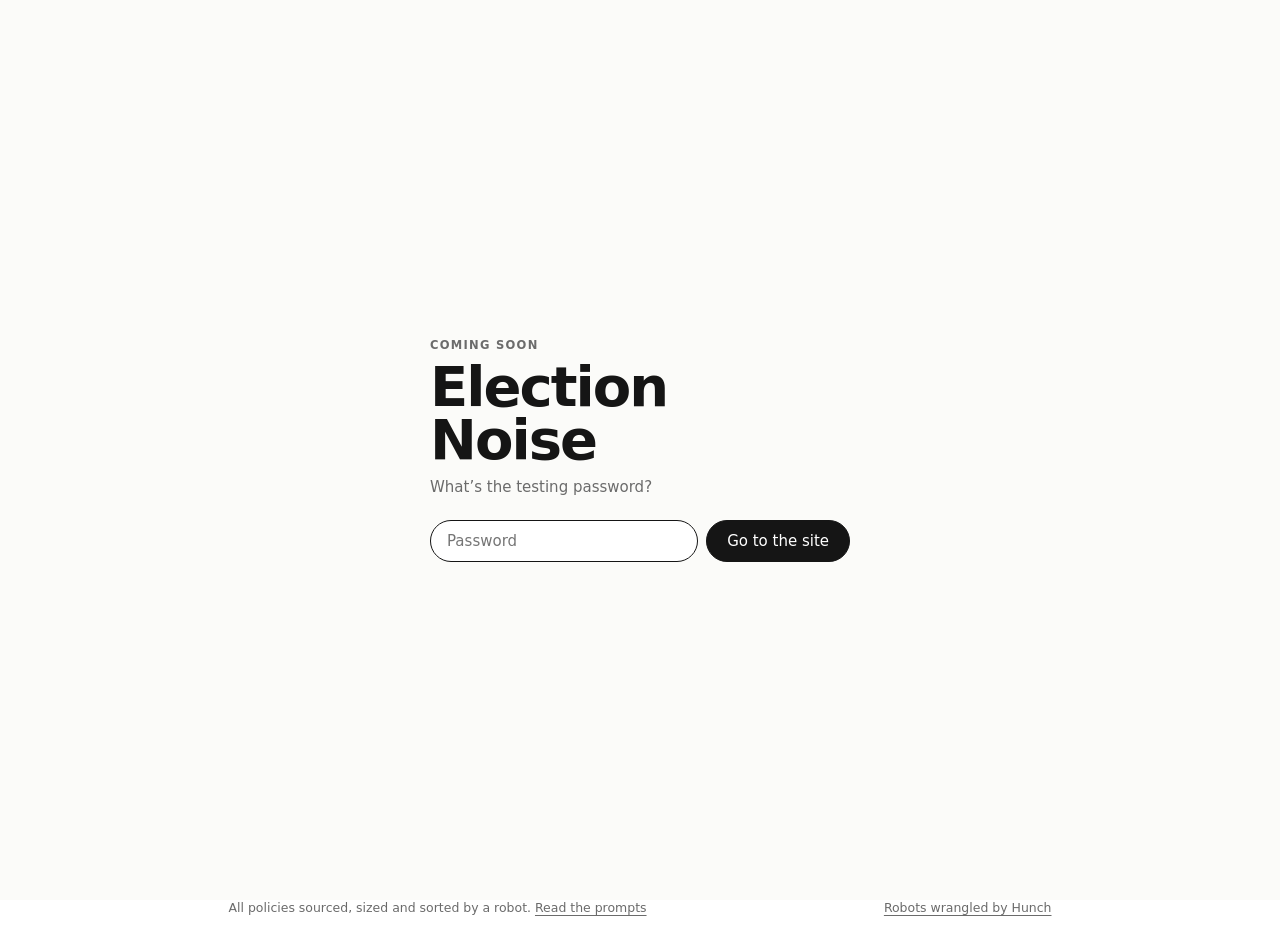
==== commit 4a367ef0: "Add files via upload" ====
--- a/index.html
+++ b/index.html
@@ -85,7 +85,6 @@
         </div>
 
         <div id="pair-rail" hidden>
-          <p class="eyebrow rail-eyebrow">Which topic?</p>
           <div id="pair-filters" class="party-filters"></div>
         </div>
 
@@ -137,6 +136,13 @@
     </div>
   </dialog>
 
+  <dialog id="disclosure-dialog" class="about-dialog">
+    <button id="close-disclosure" class="close-button dialog-close" type="button" aria-label="Close">×</button>
+    <p class="eyebrow">Robots wrangled by Hunch</p>
+    <h2>Who made this site?</h2>
+    <p class="prompts-dek">This site was built by <a href="https://hunch.co.nz" target="_blank" rel="noopener">Hunch</a> using Claude. While Hunch does paid work for Labour, nobody commissioned this work. Policies were sourced, sized and sorted by the robot using the same rules for everyone. <button id="disclosure-to-prompts" class="text-link" type="button">See the prompts</button>.</p>
+  </dialog>
+
   <dialog id="prompts-dialog" class="about-dialog prompts-dialog">
     <button id="close-prompts" class="close-button dialog-close" type="button" aria-label="Close">×</button>
     <p class="eyebrow" id="prompts-top">The prompts</p>
@@ -149,11 +155,13 @@
       <li><a href="#pair"><span class="contents-name">Pair</span><span class="contents-what">Where two parties are solving the same problem</span></a></li>
     </ul>
     <p class="prompts-dek prompts-flag">If you spot something that doesn't look right, just click the flag in the detail window and we'll take another look. Robots can hallucinate, although likely less often than politicians.</p>
+
     <div id="prompts-body" class="prompt-body">Loading…</div>
   </dialog>
 
   <footer>
     <span>All policies sourced, sized and sorted by a robot. <button id="prompts-button" class="text-link" type="button">Read the prompts</button></span>
+    <span class="footer-by"><button id="disclosure-button" class="text-link" type="button">Robots wrangled by Hunch</button></span>
   </footer>
 
   <script src="script.js"></script>
--- a/style.css
+++ b/style.css
@@ -489,12 +489,23 @@
   font-size: 0.76rem;
 }
 
+/* The card is a fixed square, so the field has to be bounded by it or a dense
+   conversation spills out the bottom. flex:1 with min-height:0 gives it the
+   space left under the heading and no more, which is also the height
+   calibrateGrid measures against when it sizes the circles — without the
+   bound it was measuring the content it was trying to fit.
+
+   The gap reads the same variable calibrateGrid sets. It was hardcoded at 8px
+   while the packing maths assumed a proportional gap, so the search fitted
+   circles to a layout the browser then drew slightly larger. */
 .policy-field {
   display: flex;
+  flex: 1 1 auto;
+  min-height: 0;
   flex-wrap: wrap;
   align-content: flex-start;
   align-items: center;
-  gap: 8px;
+  gap: var(--circle-gap, 8px);
   padding-top: 22px;
 }
 
@@ -968,7 +979,9 @@
 
 footer {
   display: flex;
-  justify-content: flex-start;
+  justify-content: space-between;
+  gap: 16px;
+  flex-wrap: wrap;
   padding: 24px 0 36px;
   color: var(--muted);
   font-size: 0.78rem;
@@ -1380,17 +1393,56 @@
   color: var(--white);
 }
 
+/* Tier headings. Quiet — three of them in a narrow rail is already a lot of
+   furniture, and they are there to be scanned past, not read. */
+.pair-tier {
+  margin: 13px 0 5px;
+}
+
+.pair-tier:first-child {
+  margin-top: 0;
+}
+
 .pair-button {
-  display: block;
+  display: flex;
+  align-items: center;
+  justify-content: space-between;
+  gap: 10px;
   width: 100%;
-  padding: 7px 12px;
+  margin-bottom: 4px;
+  padding: 6px 12px;
   background: none;
   border: 1px solid var(--line);
   border-radius: 999px;
   font-size: 13px;
+  line-height: 1.3;
   text-align: left;
   cursor: pointer;
   transition: background 160ms ease, border-color 160ms ease, color 160ms ease;
+}
+
+.pair-button-label {
+  min-width: 0;
+  overflow: hidden;
+  text-overflow: ellipsis;
+  white-space: nowrap;
+}
+
+/* Who is in this pair. After the label, not before: in the party rail the dot
+   is the thing being chosen, so it leads; here the label is the choice and the
+   dots are what you get. Right-anchored so the labels stay flush down the list
+   and the colours read as a column. */
+.pair-dots {
+  display: flex;
+  flex: 0 0 auto;
+  gap: 3px;
+}
+
+.pair-dot {
+  width: 9px;
+  height: 9px;
+  border-radius: 50%;
+  background: var(--party-colour, var(--ink));
 }
 
 .pair-button:hover {
@@ -1445,8 +1497,14 @@
   color: #b6b6b2;
 }
 
+/* The full box, not two sides. Cards draw only a right and bottom border — the
+   grid container supplies the top and left — so recolouring border-color lit
+   an L rather than a rectangle. An inset outline draws all four sides over the
+   existing borders without shifting anything. */
 .conversation-card.has-pair {
-  border-color: var(--ink);
+  outline: 1px solid var(--ink);
+  outline-offset: -1px;
+  z-index: 2;
 }
 
 .pair-ring,
@@ -1508,14 +1566,18 @@
   color: var(--muted);
 }
 
-/* Size has no field, so the note is pinned to the bottom-right of the grid
-   itself rather than flowing under it. Below the grid it sat off the bottom of
-   the view, which on a page that has just gone grey means the one thing still
-   speaking is the one thing you cannot see. The cards it covers are greyed
-   already. */
+/* Size has no field to sit over, so the note goes on the grid's centre line
+   rather than in a corner. Circles pack from the top of each card, which
+   leaves the lower half of every card empty — so a note sitting just below
+   centre crosses one card's dots at most, where the bottom-right corner was
+   landing squarely on Government & Democracy's second row.
+
+   Centred also suits what it is. This is the finding, not a caption on the
+   corner of the picture. */
 .pair-note.is-static {
-  right: 12px;
-  bottom: 12px;
+  left: 50%;
+  top: 56%;
+  transform: translateX(-50%);
 }
 
 @media (max-width: 900px) {
@@ -1530,8 +1592,11 @@
   }
 
   .pair-note.is-static {
+    left: 14px;
     right: 14px;
+    top: auto;
     bottom: 14px;
+    transform: none;
   }
 
   .samesies-toggle {
@@ -1642,3 +1707,38 @@
   white-space: nowrap;
   border: 0;
 }
+
+
+/* ---------------------------------------------------------------------------
+   Disclosure
+   ---------------------------------------------------------------------------
+   Its own modal rather than a paragraph inside the prompts. Who built this and
+   what they are paid for is a different question from how the robot was told
+   to think, and burying it under four prompt documents would answer it too
+   quietly. One line in the footer, right-aligned, opening a short panel.
+   --------------------------------------------------------------------------- */
+
+#disclosure-dialog .prompts-dek {
+  margin: 0;
+  max-width: 52ch;
+}
+
+#disclosure-dialog a {
+  color: inherit;
+  text-decoration: underline;
+  text-underline-offset: 3px;
+}
+
+#disclosure-dialog a:hover {
+  color: var(--ink);
+}
+
+#disclosure-to-prompts {
+  color: inherit;
+}
+
+@media (max-width: 640px) {
+  .footer-by {
+    width: 100%;
+  }
+}
